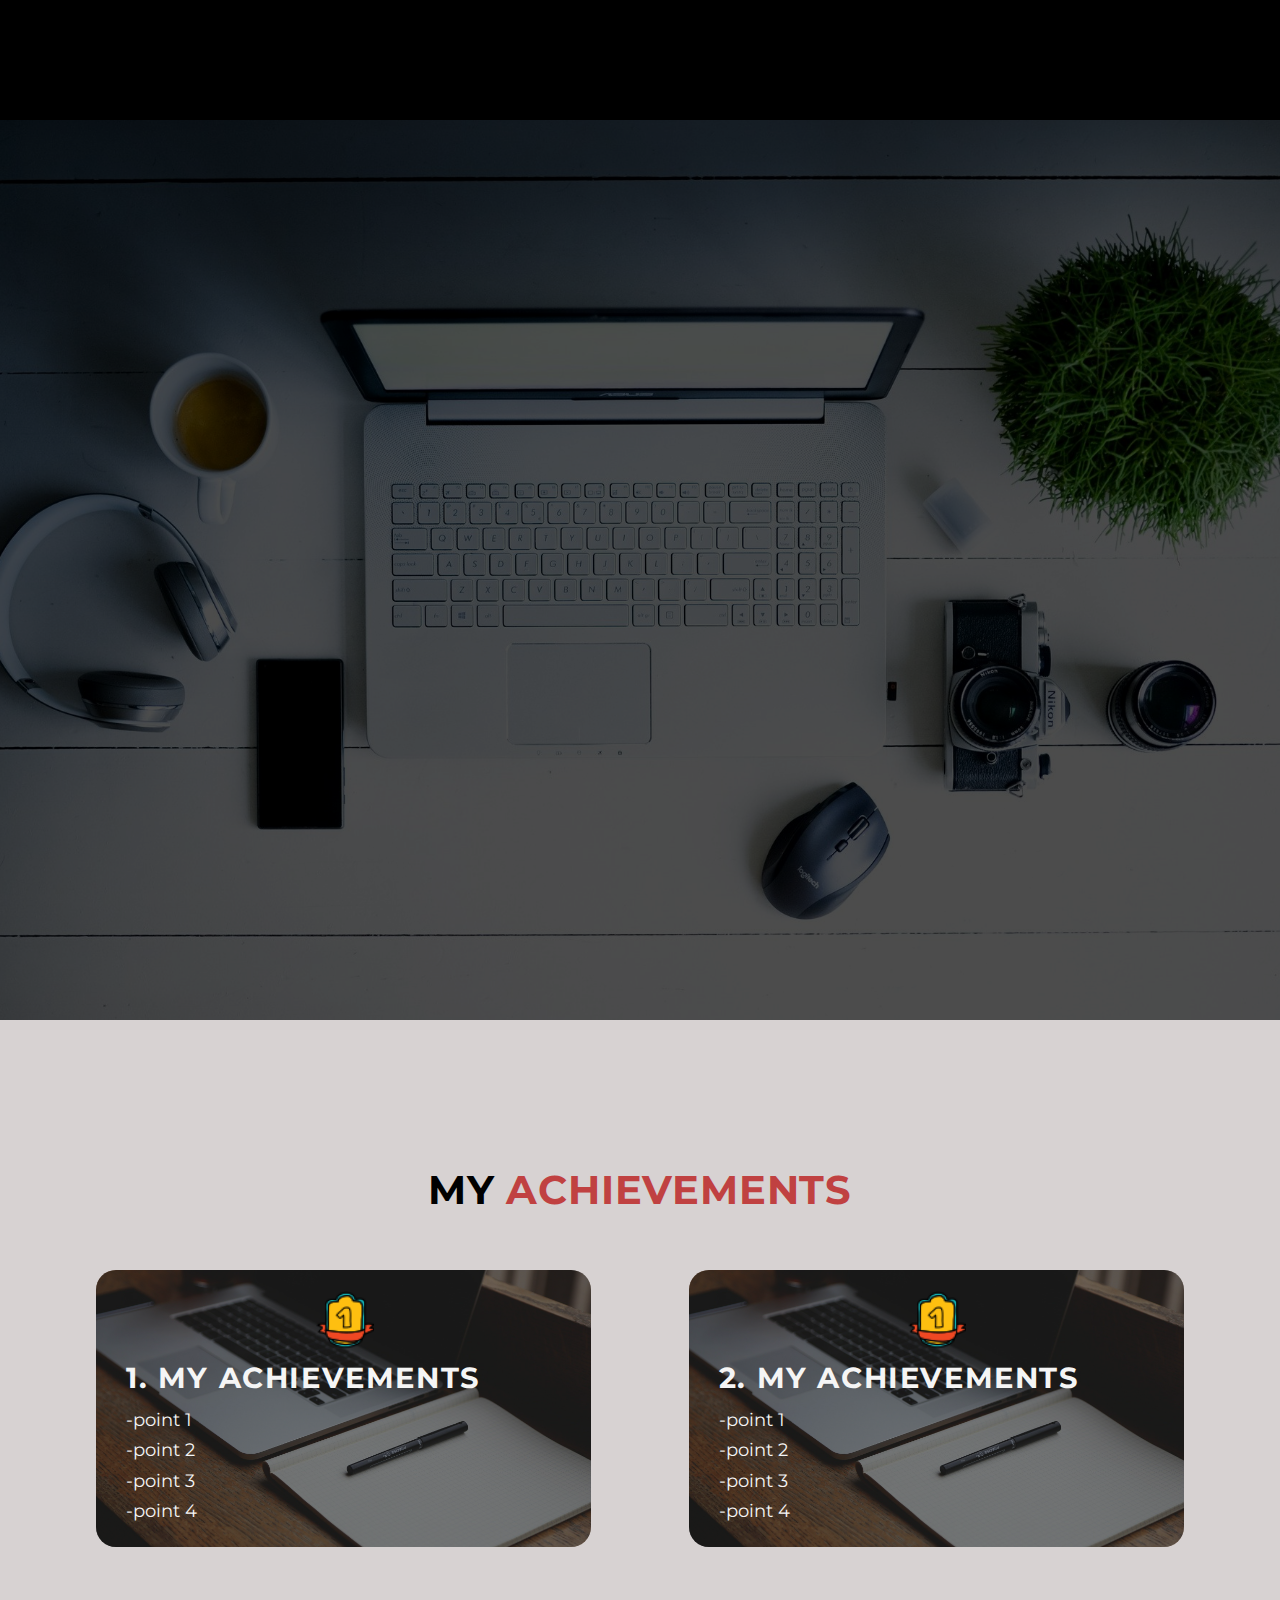
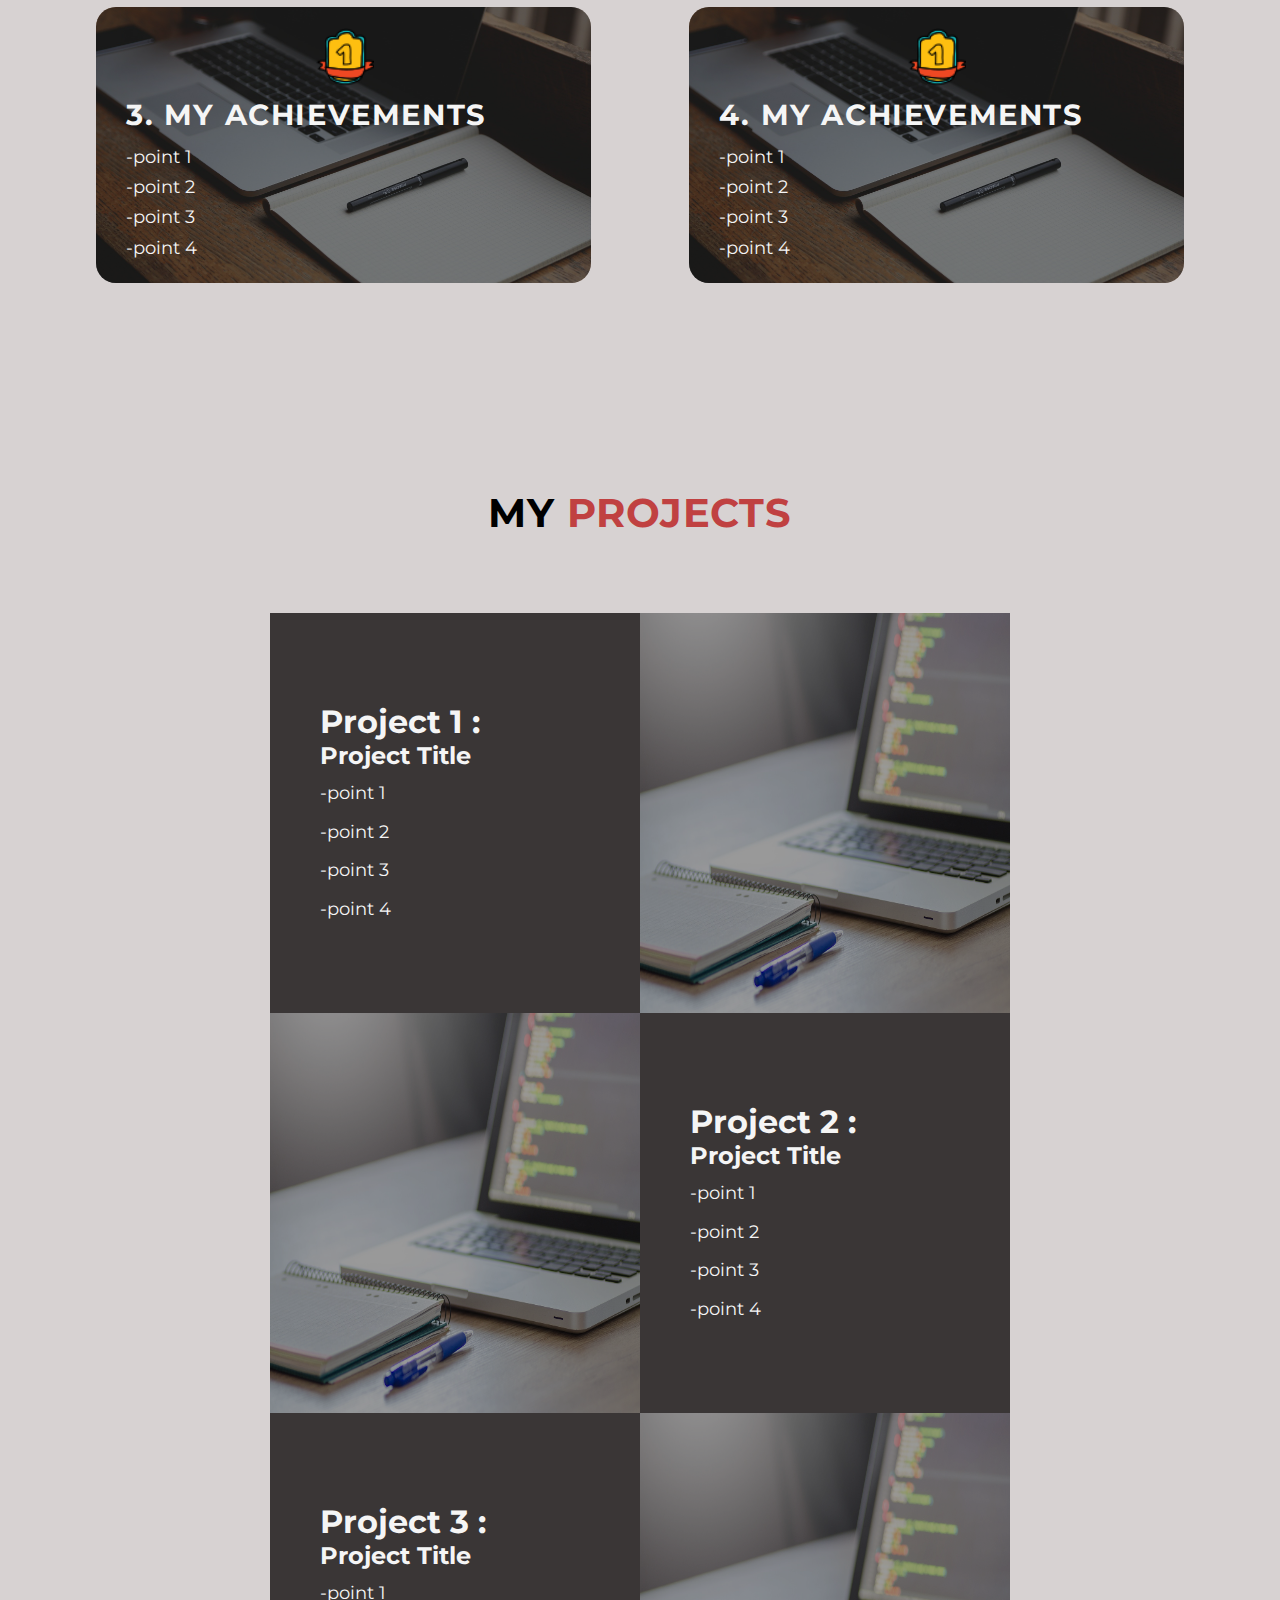
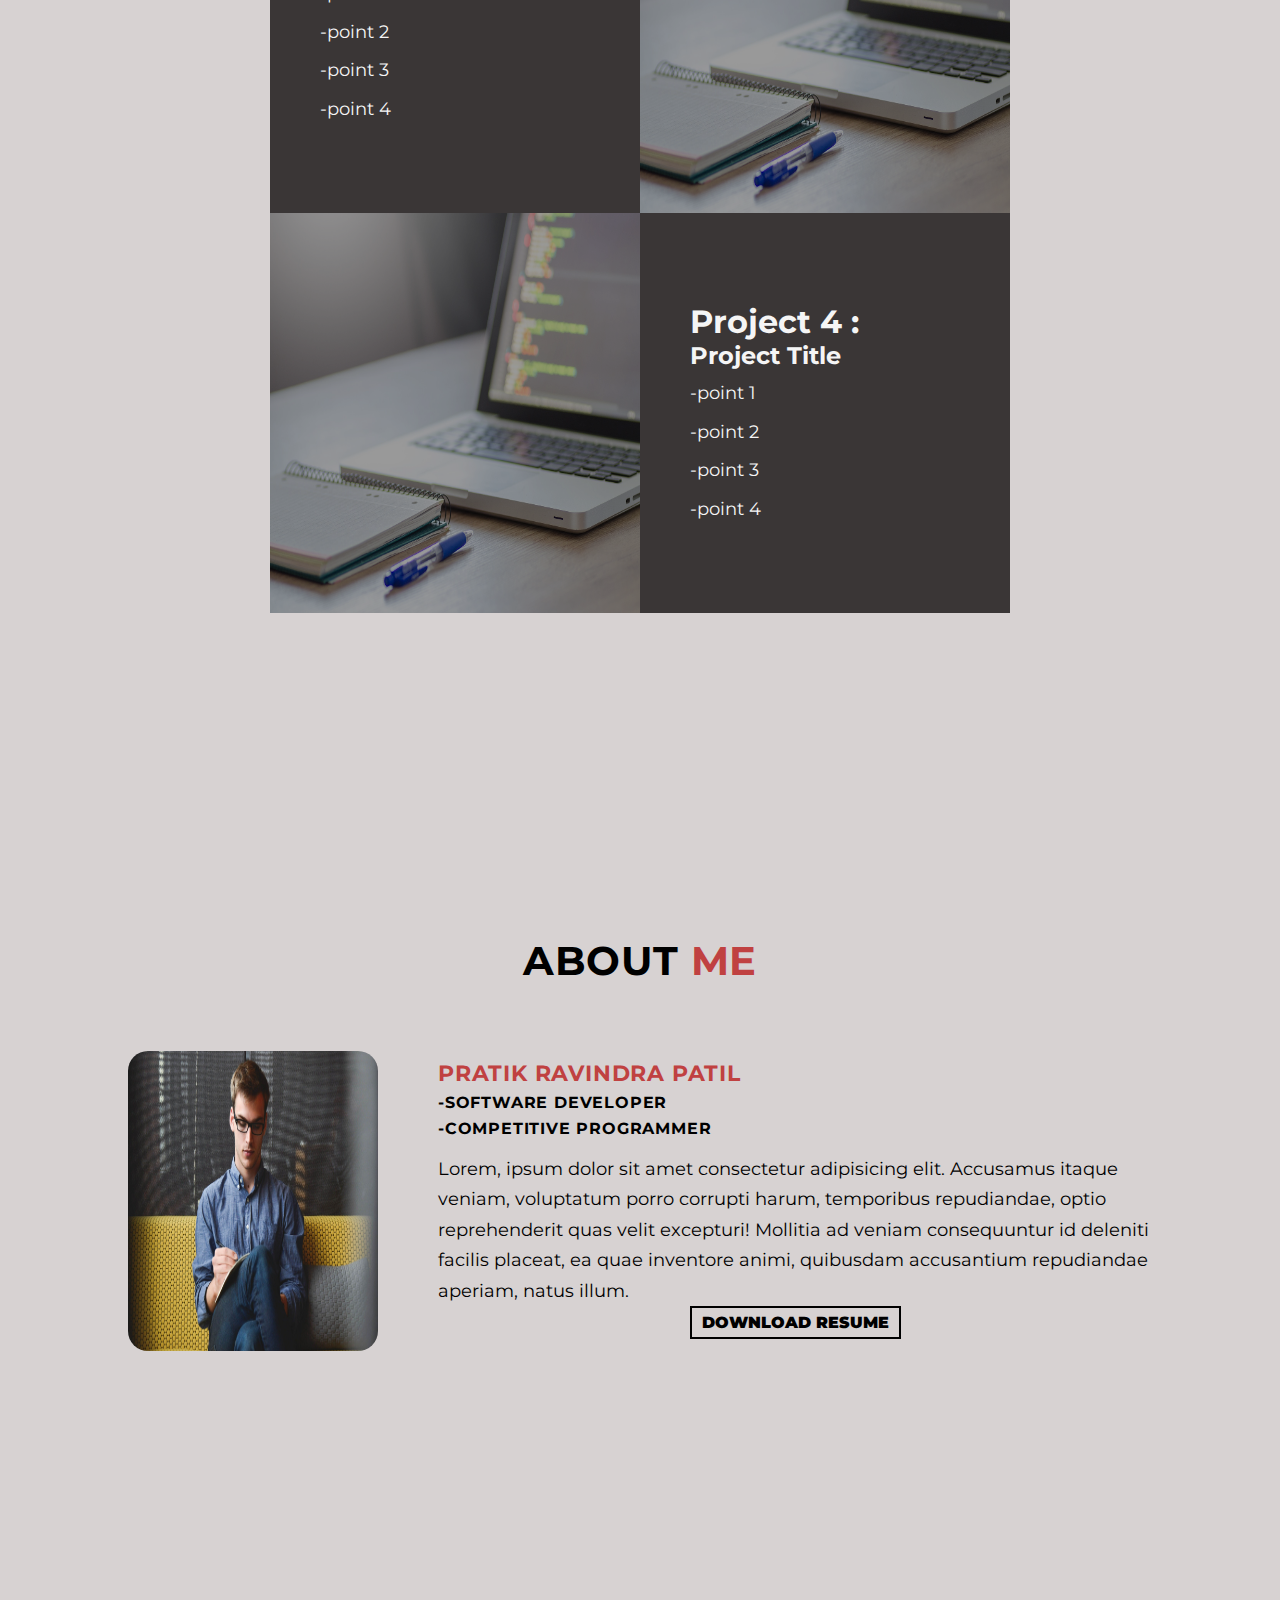
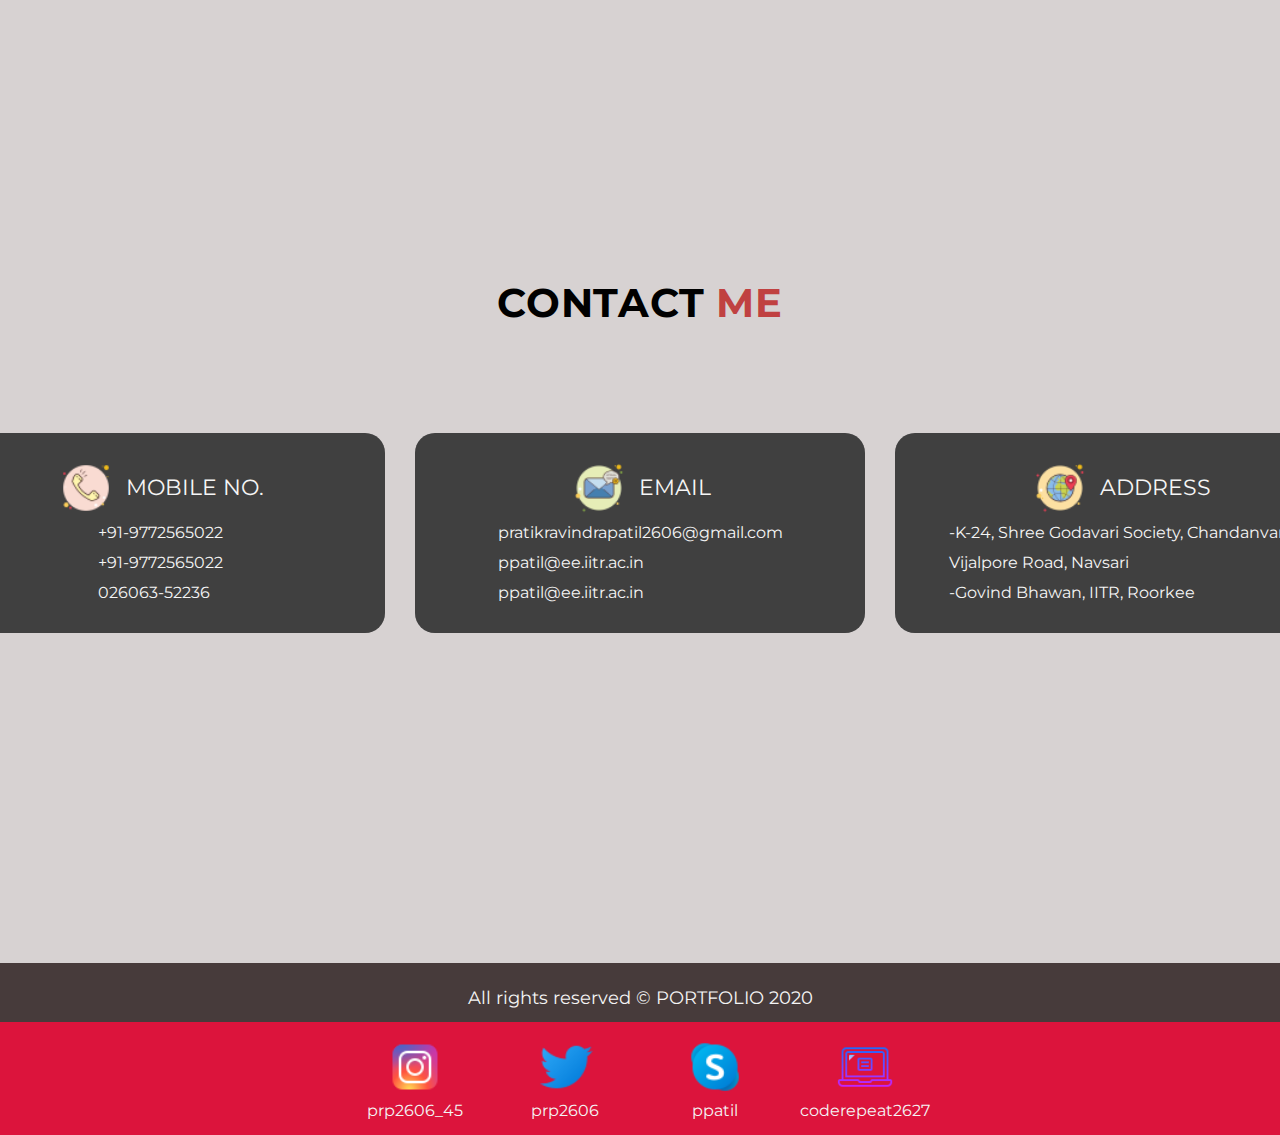
==== markup.html @ 02c235c7 "Initial commit" ====
<!DOCTYPE html>
<html lang="en">
  <head>
    <meta charset="UTF-8" />
    <meta name="viewport" content="width=device-width, initial-scale=1.0" />
    <title>Portfolio</title>
    <link rel="stylesheet" href="/Style Sheets/main.css" />
    <link
      href="https://fonts.googleapis.com/css2?family=Montserrat:wght@300&display=swap"
      rel="stylesheet"
    />
    <!-- font-family: 'Montserrat', sans-serif; -->
  </head>

  <body>
    <!-- Header -->
    <section id="nav">
      <div class="myself">
        <p class="title"><span>P</span>RATIK <span>P</span>ATIL</p>
      </div>
      <nav class="navbar">
        <ul>
          <li class="navitem"><a href="#contact">CONTACT</a></li>
          <li class="navitem"><a href="#abtme">ABOUT</a></li>
          <li class="navitem"><a href="#prjcts">PROJECTS</a></li>
          <li class="navitem"><a href="#achvmnts">ACHIEVEMENTS</a></li>
          <li class="navitem"><a href="#intro">HOME</a></li>
        </ul>
      </nav>
    </section>
    <!-- End Header -->

    <!-- Intro section -->
    <section id="intro">
      <div class="introcontent">
        <h3 class="introitem">HELLO! <span></span></h3>
        <h3 class="introitem">MY NAME IS <span></span></h3>
        <h3 class="introitem">PRATIK <span class="name"></span></h3>
        <section class="introitem container">
          <p>
            Lorem ipsum dolor sit, amet consectetur adipisicing elit. At
            assumenda suscipit laboriosam beatae perferendis hic molestiae,
            saepe dolor, excepturi fugiat consequatur! Facere laudantium dolores
            perferendis atque esse, earum odio quidem vero dignissimos itaque.
            Eligendi fugit molestiae debitis, officiis in reiciendis. Ipsa vitae
            optio sapiente nesciunt at minima aliquam voluptates ab.
          </p>
        </section>
        <button class="btn">
          <a
            href="https://drive.google.com/file/d/1RBbVxtTHyvcu-UuHutp3O015yCzGFexl/view"
            target="_blank"
            >PORTFOLIO</a
          >
        </button>
      </div>
    </section>
    <!-- End Intro section -->

    <!-- My Achievements -->
    <section id="achvmnts">
      <h2 class="title">MY <span>ACHIEVEMENTS</span></h2>
      <section class="achvmnts">
        <div class="up">
          <div class="allmine">
            <img src="/Images/achievementsIcon2.png" alt="My Achievements" />
            <h3>1. MY ACHIEVEMENTS</h3>
            <p>-point 1</p>
            <p>-point 2</p>
            <p>-point 3</p>
            <p>-point 4</p>
          </div>
          <div class="allmine">
            <img src="/Images/achievementsIcon2.png" alt="My Achievements" />
            <h3>2. MY ACHIEVEMENTS</h3>
            <p>-point 1</p>
            <p>-point 2</p>
            <p>-point 3</p>
            <p>-point 4</p>
          </div>
        </div>
        <div class="down">
          <div class="allmine">
            <img src="/Images/achievementsIcon2.png" alt="My Achievements" />
            <h3>3. MY ACHIEVEMENTS</h3>
            <p>-point 1</p>
            <p>-point 2</p>
            <p>-point 3</p>
            <p>-point 4</p>
          </div>
          <div class="allmine">
            <img src="/Images/achievementsIcon2.png" alt="My Achievements" />
            <h3>4. MY ACHIEVEMENTS</h3>
            <p>-point 1</p>
            <p>-point 2</p>
            <p>-point 3</p>
            <p>-point 4</p>
          </div>
        </div>
      </section>
    </section>
    <!-- End My Achievements -->

    <!-- My Projects -->
    <section id="prjcts">
      <h2 class="title">MY <span>PROJECTS</span></h2>
      <section class="prjcts">
        <div class="prjctitem">
          <div class="projectinfo">
            <div class="infocontent">
              <h3>Project 1 :</h3>
              <h4>Project Title</h4>
              <p>-point 1</p>
              <p>-point 2</p>
              <p>-point 3</p>
              <p>-point 4</p>
            </div>
          </div>
          <div class="projecteffect">
            <img src="/Images/projectbg2.jpg" alt="This is my project!" />
          </div>
        </div>
        <div class="prjctitem">
          <div class="projectinfo">
            <div class="infocontent">
              <h3>Project 2 :</h3>
              <h4>Project Title</h4>
              <p>-point 1</p>
              <p>-point 2</p>
              <p>-point 3</p>
              <p>-point 4</p>
            </div>
          </div>
          <div class="projecteffect">
            <img src="/Images/projectbg2.jpg" alt="This is my project!" />
          </div>
        </div>
        <div class="prjctitem">
          <div class="projectinfo">
            <div class="infocontent">
              <h3>Project 3 :</h3>
              <h4>Project Title</h4>
              <p>-point 1</p>
              <p>-point 2</p>
              <p>-point 3</p>
              <p>-point 4</p>
            </div>
          </div>
          <div class="projecteffect">
            <img src="/Images/projectbg2.jpg" alt="This is my project!" />
          </div>
        </div>
        <div class="prjctitem">
          <div class="projectinfo">
            <div class="infocontent">
              <h3>Project 4 :</h3>
              <h4>Project Title</h4>
              <p>-point 1</p>
              <p>-point 2</p>
              <p>-point 3</p>
              <p>-point 4</p>
            </div>
          </div>
          <div class="projecteffect">
            <img src="/Images/projectbg2.jpg" alt="This is my project!" />
          </div>
        </div>
      </section>
    </section>
    <!-- End My Projects -->

    <!-- About Me -->
    <section id="abtme">
      <h2 class="title">ABOUT <span>ME</span></h2>
      <div class="abtme">
        <div class="mypic">
          <img src="/Images/myself.jpg" alt="" />
        </div>
        <div class="right">
          <div class="myself">
            <h3 class="title"><span>PRATIK RAVINDRA PATIL</span></h3>
            <h3 class="title">
              <p>-SOFTWARE DEVELOPER</p>
            </h3>
            <h3 class="title">
              <p>-COMPETITIVE PROGRAMMER</p>
            </h3>
            <p class="brief">
              Lorem, ipsum dolor sit amet consectetur adipisicing elit.
              Accusamus itaque veniam, voluptatum porro corrupti harum,
              temporibus repudiandae, optio reprehenderit quas velit excepturi!
              Mollitia ad veniam consequuntur id deleniti facilis placeat, ea
              quae inventore animi, quibusdam accusantium repudiandae aperiam,
              natus illum.
            </p>
          </div>
          <button class="btn">DOWNLOAD RESUME</button>
        </div>
      </div>
    </section>
    <!-- End About Me -->

    <!-- Contact Me -->
    <section id="contact">
      <h2 class="title">CONTACT <span>ME</span></h2>
      <div class="contactcontainer">
        <div class="contact">
          <div class="icon">
            <img src="/Images/mobileicon.png" alt="Mobile" />
            <p>Mobile No.</p>
          </div>
          <div class="info">
            <p>+91-9772565022</p>
            <p>+91-9772565022</p>
            <p>026063-52236</p>
          </div>
        </div>
        <div class="contact">
          <div class="icon">
            <img src="/Images/emailicon.png" alt="Email" />
            <p>Email</p>
          </div>
          <div class="info">
            <p>pratikravindrapatil2606@gmail.com</p>
            <p>ppatil@ee.iitr.ac.in</p>
            <p>ppatil@ee.iitr.ac.in</p>
          </div>
        </div>
        <div class="contact">
          <div class="icon">
            <img src="/Images/Adressicon2.png" alt="Adress" />
            <p>Address</p>
          </div>
          <div class="info">
            <p>-K-24, Shree Godavari Society, Chandanvan,</p>
            <p>Vijalpore Road, Navsari</p>
            <p>-Govind Bhawan, IITR, Roorkee</p>
          </div>
        </div>
      </div>
    </section>
    <!-- End Contact Me -->

    <!-- Footer  -->
    <footer id="foot">
      <div class="foot">
        <p class="cpy">All rights reserved &copy; PORTFOLIO 2020</p>
        <div class="socialmedia">
          <div class="insta">
            <a href="https://www.instagram.com/" target="_blank"
              ><img src="/Images/instaicon.png" alt="Instagram"
            /></a>
            <a href="https://www.instagram.com/" target="_blank">prp2606_45</a>
          </div>
          <div class="twitter">
            <a href="https://www.twitter.com/" target="_blank"
              ><img src="/Images/twittericon.png" alt="Twitter"
            /></a>
            <a href="https://www.twitter.com/" target="_blank">prp2606</a>
          </div>
          <div class="skype">
            <a href="https://www.skype.com/" target="_blank"
              ><img src="/Images/skypeicon.png" alt="Skype"
            /></a>
            <a href="https://www.skype.com/" target="_blank">ppatil</a>
          </div>
          <div class="coding">
            <a href="https://www.wikipedia.com/" target="_blank"
              ><img src="/Images/codingicon.png" alt="Coding"
            /></a>
            <a href="https://www.wikipedia.com/" target="_blank"
              >coderepeat2627</a
            >
          </div>
        </div>
      </div>
    </footer>
    <!-- End Footer  -->
  </body>
</html>
---- Style Sheets/main.css ----
/* Overall page CSS */
*{
    margin: 0;
    padding: 0;
    font-family: 'Montserrat', sans-serif;
}

html{
    scroll-behavior: smooth;
}

body{
    background-color: #d7d2d2;
}

p{
    line-height: 1.9rem;
    font-size: 1.1rem;
    /* text-align: justify; */
}

.title{
    font-size: 2.5rem;
    line-height: 2.5rem;
    letter-spacing: 0.05rem;
}

.title span{
    color: rgb(192, 65, 65);
}

/* .container{
    display: flex;
    justify-content: center;
    align-items: center;
    box-sizing: border-box;
} */

/* Header section */
#nav{
    z-index: 6;
    background-color: black;
    display: flex;
    justify-content: flex-start;
    align-items: center;
    padding: 20px 30px;
    position: sticky;
    top: 0;
    left: 0;
}

#nav .myself p{
    min-width: 200px;
    color: transparent;
    animation: navanm 0.8s ease 3.4s 1 forwards;
    /* font-size: 1.6rem; */
}

#nav .myself p span{
    animation: navanm1 0.8s ease 3.4s 1 forwards;
    color: transparent;
}

#nav .navbar{
    width: 80%;
}

#nav .navbar ul{
    display: flex;
    flex-direction: row-reverse;
    justify-content: flex-start;
    align-items: center;
    width: 100%;
}

#nav .navbar ul li{
    display: inline;
    list-style: none;
    margin: 0px 10px;
    padding: 10px 40px;
    border-radius: 15px;
    transition: all 0.8s ease 0s;
}

#nav .navbar ul li a{
    animation: navanm 0.8s ease 3.4s 1 forwards;
    text-decoration: none;
    color: transparent;
    font-size: 1.3rem;
}

#nav .navbar ul li:hover{
    background-color: rgb(211, 102, 102);
    cursor: pointer;
}

/* End Header section */

/* Intro section */
#intro{
    display: flex;
    justify-content: center;
    align-items: center;
    width: 100%;
    height: 100vh;
    background: url('../Images/bg2.jpg') no-repeat top center/cover;
    z-index: 1;
    position: relative;
    /* flex-direction: column; */
}
#intro .introcontent{
    display: flex;
    justify-content: center;
    align-items: flex-start;
    flex-direction: column;
    max-width: 1300px;
    margin-left: 50px;
    margin-right: 50px;
    /* z-index: 1; */
}

#intro .introcontent h3{
    font-size: 2rem;
    line-height: 2.5rem;
    letter-spacing: 0.05rem;
    color: transparent;
    position: relative;
    animation: headingtxtanm 0.5s ease-in 1s 1 forwards;
    /* transition: all 1s ease-in 0s; */
    /* font-weight: 900; */
}

#intro .introcontent h3:nth-child(1){
    animation-delay: 1s;
}
#intro .introcontent h3:nth-child(2){
    animation-delay: 2s;
}
#intro .introcontent h3:nth-child(3){
    animation-delay: 3s;
    animation: headingnameanm 0.5s ease-in 3s 1 forwards;
    /* font-weight: 900; */
}

#intro .introcontent h3 span{
    position: absolute;
    top: 0;
    left: 0;
    height: 100%;
    width: 0;
    background-color: grey;
    animation: headinganm 0.5s ease-in 0.5s 1 forwards;
    /* transition: all 0.1s ease-in 0s; */
}

#intro .introcontent h3 .name{
    position: absolute;
    top: 0;
    left: 0;
    height: 100%;
    width: 0;
    background-color: crimson;
    animation: headinganm 0.5s ease-in 0.5s 1 forwards;
    /* transition: all 0.1s ease-in 0s; */
}

#intro .introcontent h3:nth-child(1) span{
    animation-delay: 0.5s;
}
#intro .introcontent h3:nth-child(2) span{
    animation-delay: 1.5s;
}
#intro .introcontent h3:nth-child(3) span{
    animation-delay: 2.5s;
}

#intro .introcontent p{
    margin-top: 15px;
    color: transparent;
    animation: intropara 0.8s ease 3.4s 1 forwards;
    /* letter-spacing: 0.1rem; */
}

#intro .introcontent .btn{
    margin-top: 15px;
    margin-left: 15px;
    padding: 5px 30px;
    font-weight: 900;
    font-size: 1.2rem;
    letter-spacing: 0.2rem;
    background-color: transparent;
    color: transparent;
    border-color: transparent;
    /* border-radius: 10px; */
    animation: introbtn 1s ease 3.4s 1 forwards;
}
#intro .introcontent .btn a{
    /* background-color: transparent; */
    color: transparent;
    text-decoration: none;
    animation: introbtn 1s ease 3.4s 1 forwards;
}

#intro .introcontent .btn:hover{
    background-color: rgb(0, 0, 0);
    color: white;
    cursor: pointer;
    transform: scale(1.1);
    transition: all 0.5s ease 0s;
}

#intro::after{
    content: "";
    background-color: black;
    position: absolute;
    top: 0;
    left: 0;
    width: 100%;
    height: 100%;
    z-index: -1;
    opacity: 0.7;
}

/* End Intro section */

/* My Achievements section */
#achvmnts{
    display: flex;
    justify-content: center;
    align-items: center;
    flex-direction: column;
    width: 100%;
    /* height: 100vh; */
    /* max-width: 85vw; */
    padding-top: 150px;
}

#achvmnts .achvmnts{
    width: 85vw;
    margin: 30px 0px;
    display: flex;
    flex-direction: column;
    /* flex-wrap: wrap; */
}

#achvmnts .achvmnts .up, #achvmnts .achvmnts .down{
    display: flex;
    flex-direction: row;
    width: 100%;
    justify-content: space-between;
    align-items: center;
} 

#achvmnts .achvmnts .allmine{
    /* flex-basis: 80%; */
    margin: 30px 0px;
    width: 40%;
    position: relative;
    background: url("../Images/bg1.jpg") no-repeat center center/cover;
    z-index: 1;
    padding: 20px 30px;
    color: whitesmoke;
    border-radius: 20px;
    overflow: hidden;
    transition: all 1s ease 0s;
}

#achvmnts .achvmnts .allmine:hover{
    transform: scale(1.2);
}

#achvmnts .achvmnts .allmine img{
    display: block;
    width: 60px;
    height: 60px;
    margin: auto;
    /* margin-bottom: 10px; */
}

#achvmnts .achvmnts .allmine h3{
    margin: 10px 0px;
    letter-spacing: 0.1rem;
    font-size: 1.8rem;
}

#achvmnts .achvmnts .allmine::after{
    content: "";
    background-color: black;
    position: absolute;
    top: 0;
    left: 0;
    width: 100%;
    height: 100%;
    z-index: -1;
    opacity: 0.5;
}
/* End My Achievements section */

/* My Projects section  */
#prjcts{
    display: flex;
    flex-direction: column;
    justify-content: center;
    align-items: center;
    width: 100%;
    padding-top: 150px;
}

#prjcts .prjcts{
    color: whitesmoke;
    display: flex;
    flex-direction: column;
    justify-content: center;
    align-items: center;
    /* width: 80vw; */
    margin-top: 80px;
}

#prjcts .prjcts .prjctitem:nth-child(odd){
    display: flex;
    flex-direction: row;
    justify-content: center;
    align-items: center;
    width: 90%;
    height: 400px;
    overflow: hidden;
    /* border-radius: 15px; */
    position: relative;
    z-index: 1;
}

#prjcts .prjcts .prjctitem:nth-child(even){
    display: flex;
    flex-direction: row-reverse;
    justify-content: center;
    align-items: center;
    width: 90%;
    height: 400px;
    overflow: hidden;
    /* border-radius: 15px; */
    position: relative;
    z-index: 1;
}

#prjcts .prjcts .prjctitem::after {
    content: "";
    background-color: black;
    position: absolute;
    top: 0;
    left: 0;
    width: 100%;
    height: 100%;
    z-index: 2;
    opacity: 0.4;
}

#prjcts .prjcts .prjctitem .projectinfo{
    height: 100%;
    width: 50%;
    background-color: #3a3636;
    padding: 0px 0px;
    z-index: 5;
}

#prjcts .prjcts .prjctitem .projectinfo .infocontent{
    display: flex;
    justify-content: center;
    align-items: flex-start;
    flex-direction: column;
    height: 100%;
    width: 100%;
    margin-left: 50px;
}

#prjcts .prjcts .prjctitem .projectinfo .infocontent h3{
    font-size: 2rem;
    display: inline;
    /* margin-bottom: 15px; */
}

#prjcts .prjcts .prjctitem .projectinfo .infocontent h4{
    font-size: 1.5rem;
    display: inline;
    /* margin-left: 18px; */
}

#prjcts .prjcts .prjctitem .projectinfo .infocontent p{
    margin-top: 8px;
}

#prjcts .prjcts .prjctitem .projecteffect{
    width: 50%;
    height: 100%;
    overflow: hidden;
}

#prjcts .prjcts .prjctitem .projecteffect img{
    width: 100%;
    height: 100%;
    overflow: hidden;
}

#prjcts .prjcts .prjctitem .projecteffect img{
    z-index: 1;
    transition: transform 0.5s ease 0s;
}


#prjcts .prjcts .prjctitem:hover .projecteffect img{
    transform: scale(1.2);
}

/* End My Projects section  */

/* About me section */
#abtme{
    display: flex;
    justify-content: center;
    align-items: center;
    flex-direction: column;
    /* padding-top: 150px; */
    margin-top: 100px;
    height: 100vh;
    width: 100%;
}

#abtme .abtme{
    margin-top: 40px;
    width: 80%;
    display: flex;
    align-items: center;
    justify-content: center;
    flex-direction: row;
}

#abtme .abtme .mypic{
    margin: 30px 0px;
    border-radius: 20px;
}

#abtme .abtme .mypic img{
    height: 300px;
    width: 250px;
    border-radius: 20px;
    transition: all 0.5s ease 0s;
    /* box-shadow:) -10px 10px 25px 10px; */
}

#abtme .abtme:hover .mypic img{
    transform: scale(1.2);
    box-shadow:  rgb(172, 37, 64) -2px 2px 15px 5px;
}

#abtme .abtme .right{
    margin-left: 60px;
    height: 300px;
    display: flex;
    justify-content: flex-start;
    align-items: center;
    flex-direction: column;
}

#abtme .abtme .myself .brief{
    margin-top: 10px;
}

#abtme .abtme .right .myself h3{
    font-size: 1.4rem;
}

#abtme .abtme .right .myself h3 p{
    font-size: 1rem;
    margin-top: -5px;
}

#abtme .abtme button{
    color: rgb(0, 0, 0);
    border: 2px solid rgb(0, 0, 0);
    background-color: transparent;
    /* margin-top: 10px; */
    /* margin-left: 0px; */
    padding: 5px 10px;
    font-weight: 900;
    font-size: 1rem;
    transition: transform 0.5s ease
    0s;
}

#abtme .abtme button:hover{
    color: white;
    border-color: rgb(172, 37, 64);
    background-color: rgb(172, 37, 64);
    transform: scale(1.1);
}

/* End About me section */

/* Contact me section */
#contact{
    display: flex;
    justify-content: center;
    align-items: center;
    flex-direction: column;
    /* margin-top: 10px; */
    width: 100%;
    height: 100vh;
    /* padding-top: 150px; */
}

#contact .contactcontainer{
    display: flex;
    justify-content: center;
    align-items: center;
    flex-direction: row;
    margin-top: 100px;
}

#contact .contact{
    display: flex;
    justify-content: center;
    align-items: center;
    flex-direction: column;
    /* margin-top: 50px; */
    margin: 10px 15px;
    padding: 0px 0px;
    border-radius: 20px;
    height: 200px;
    width: 450px;
    color: whitesmoke;
    background-color: grey;
    position: relative;
    overflow: hidden;
    z-index: 1;
    transition: all 0.5s ease 0s;
}

#contact .contact p{
    font-size: 1rem;
}

#contact .contact::after{
    content: "";
    background-color: black;
    position: absolute;
    top: 0;
    left: 0;
    width: 100%;
    height: 100%;
    opacity: 0.5;
    z-index: -1;
}

#contact .contact .icon{
    display: flex;
    justify-content: center;
    align-items: center;
    text-transform: uppercase;
}

#contact .contact .icon p{
    margin-left: 10px;
    font-size: 1.4rem;
}

#contact .contact .icon img{
    width: 60px;
    height: 60px;
}

#contact .contact:hover{
    transform: scale(1.08);
    cursor: pointer;
    /* box-shadow: rgb(94, 75, 79) -5px 5px 10px 10px; */
}
/* End Contact me section */

/* Footer section */
#foot{
    margin-top: 50px;
    background-color: rgb(71, 59, 59);
    color: whitesmoke;
}
#foot .foot{
    display: flex;
    justify-content: center;
    align-items: center;
    flex-direction: column;
    width: 100%;
}

#foot .foot .cpy{
    margin-top: 20px;
    margin-bottom: 8px;
}

#foot .foot .socialmedia{
    display: flex;
    justify-content: center;
    align-items: center;
    width: 100%;
    padding: 15px 0px;
    background-color: crimson;
}

#foot .foot .socialmedia div{
    display: flex;
    justify-content: center;
    align-items: center;
    flex-direction: column;
    width: 150px;
    height: auto;
    transition: all 0.5s ease 0s;
}

#foot .foot .socialmedia div a img{
    width: 60px;
    height: 60px;
}

#foot .foot .socialmedia div a{
    text-decoration: none;
    color: whitesmoke;
}

#foot .foot .socialmedia div:hover{
    transform: scale(1.1);
    cursor: pointer;
    background-color: rgb(245, 70, 105);
    border-radius: 15px;
}

/* End Footer section */

/* Keyframes */

@keyframes navanm{
    100%{
        color: whitesmoke;
    }
}

@keyframes navanm1{
    100%{
        color: rgb(192, 65, 65);
    }
}


@keyframes headinganm{
    50%{
        left: 0%;
        width: 100%;
    }
    100%{
        left: 100%;
        width: 0%;
        
    }
}

@keyframes headingtxtanm{
    0%{
        color: transparent;
    }
    100%{
        color: whitesmoke;
    }
}

@keyframes headingnameanm{
    0%{
        color: transparent;
    }
    100%{
        color: red;
    }
}

@keyframes intropara{
    100%{
        color: whitesmoke;
    }
}

@keyframes introbtn{
    100%{
        color: whitesmoke;
        /* border: 2px solid white; */
    }
}

/* End Keyframes */
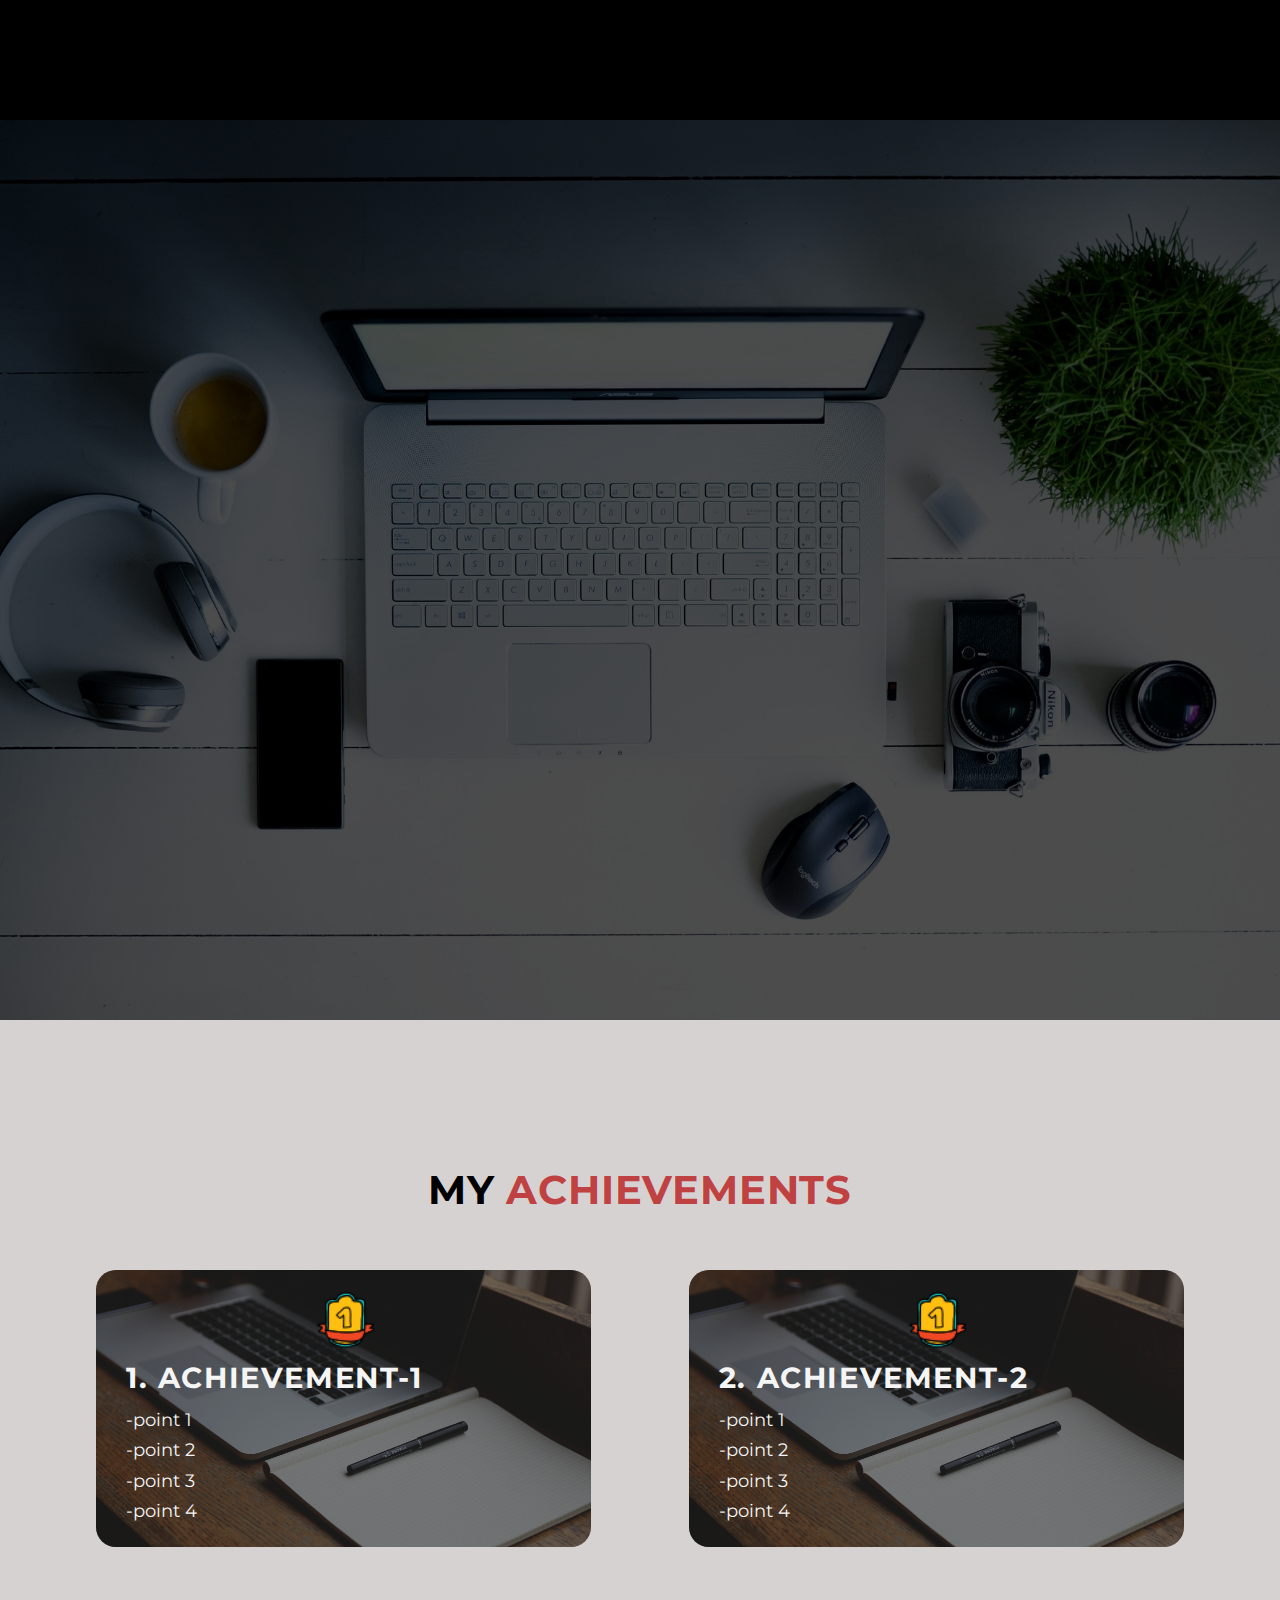
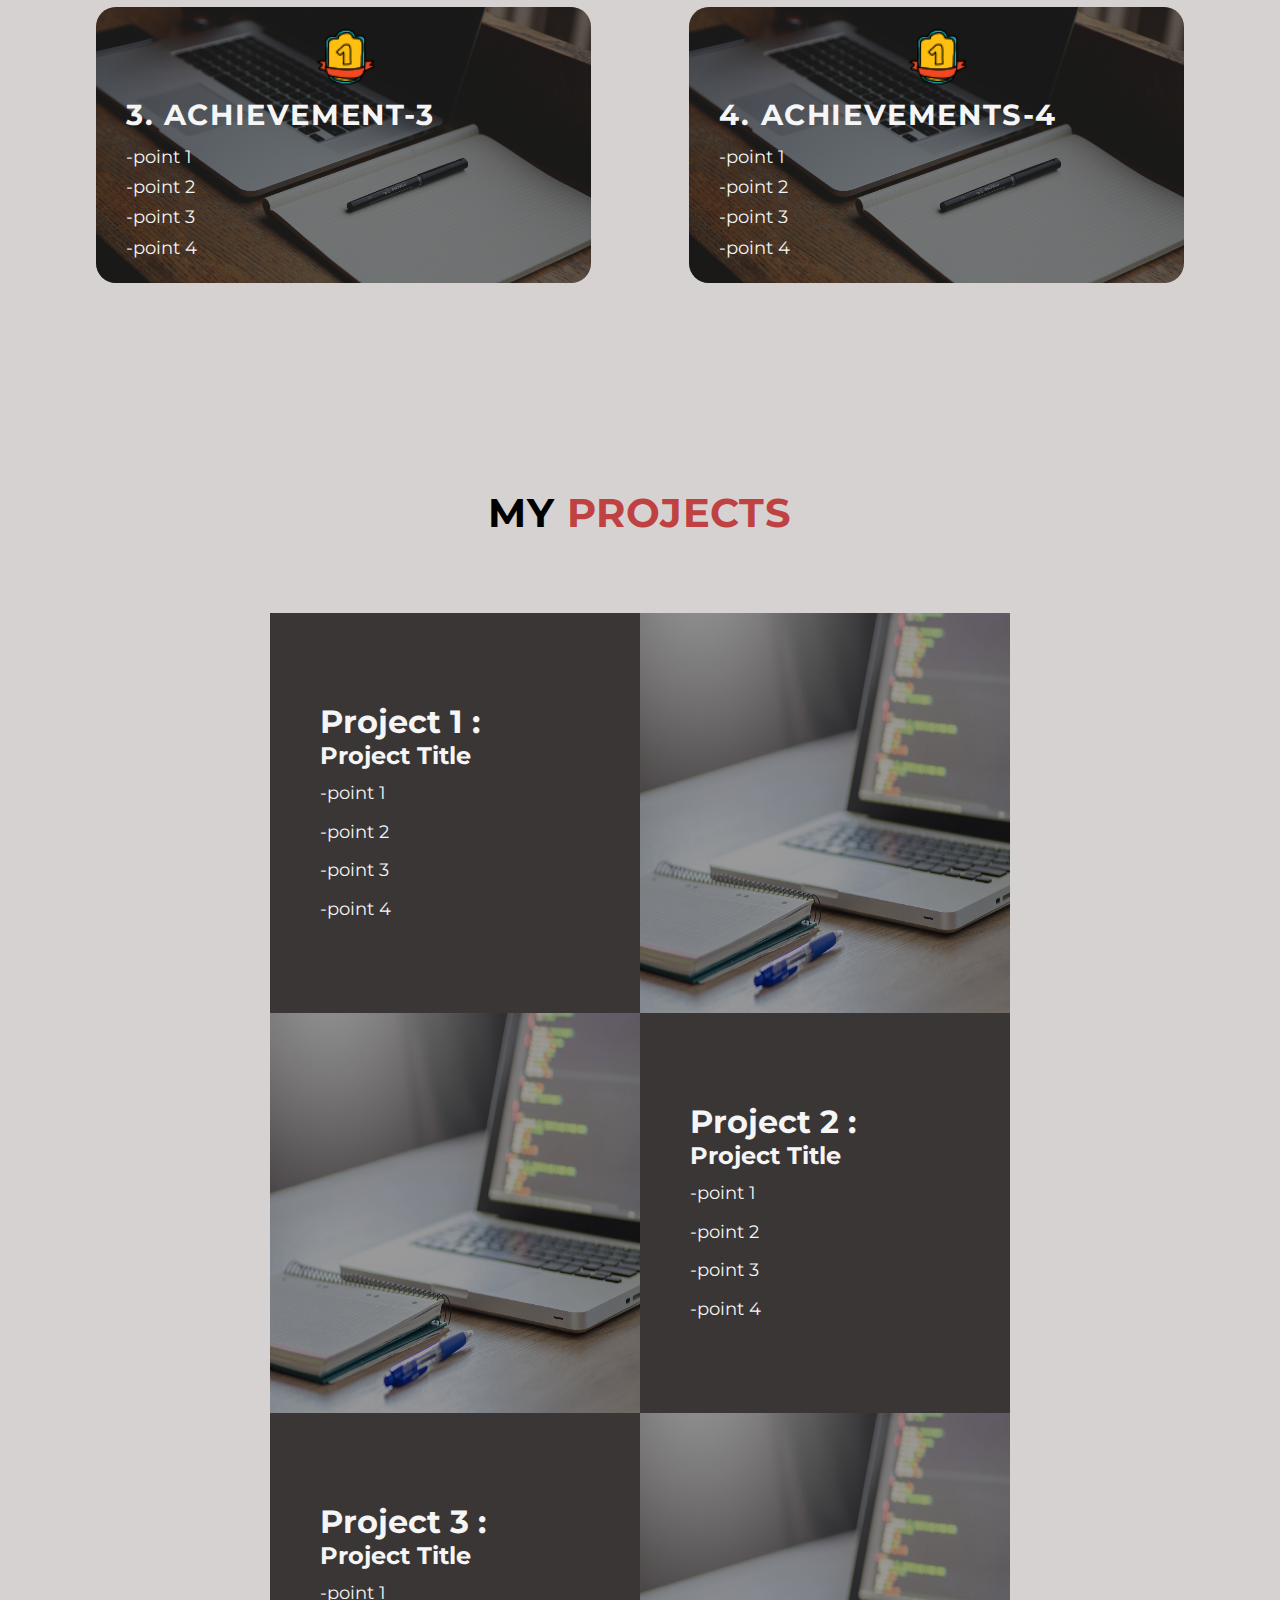
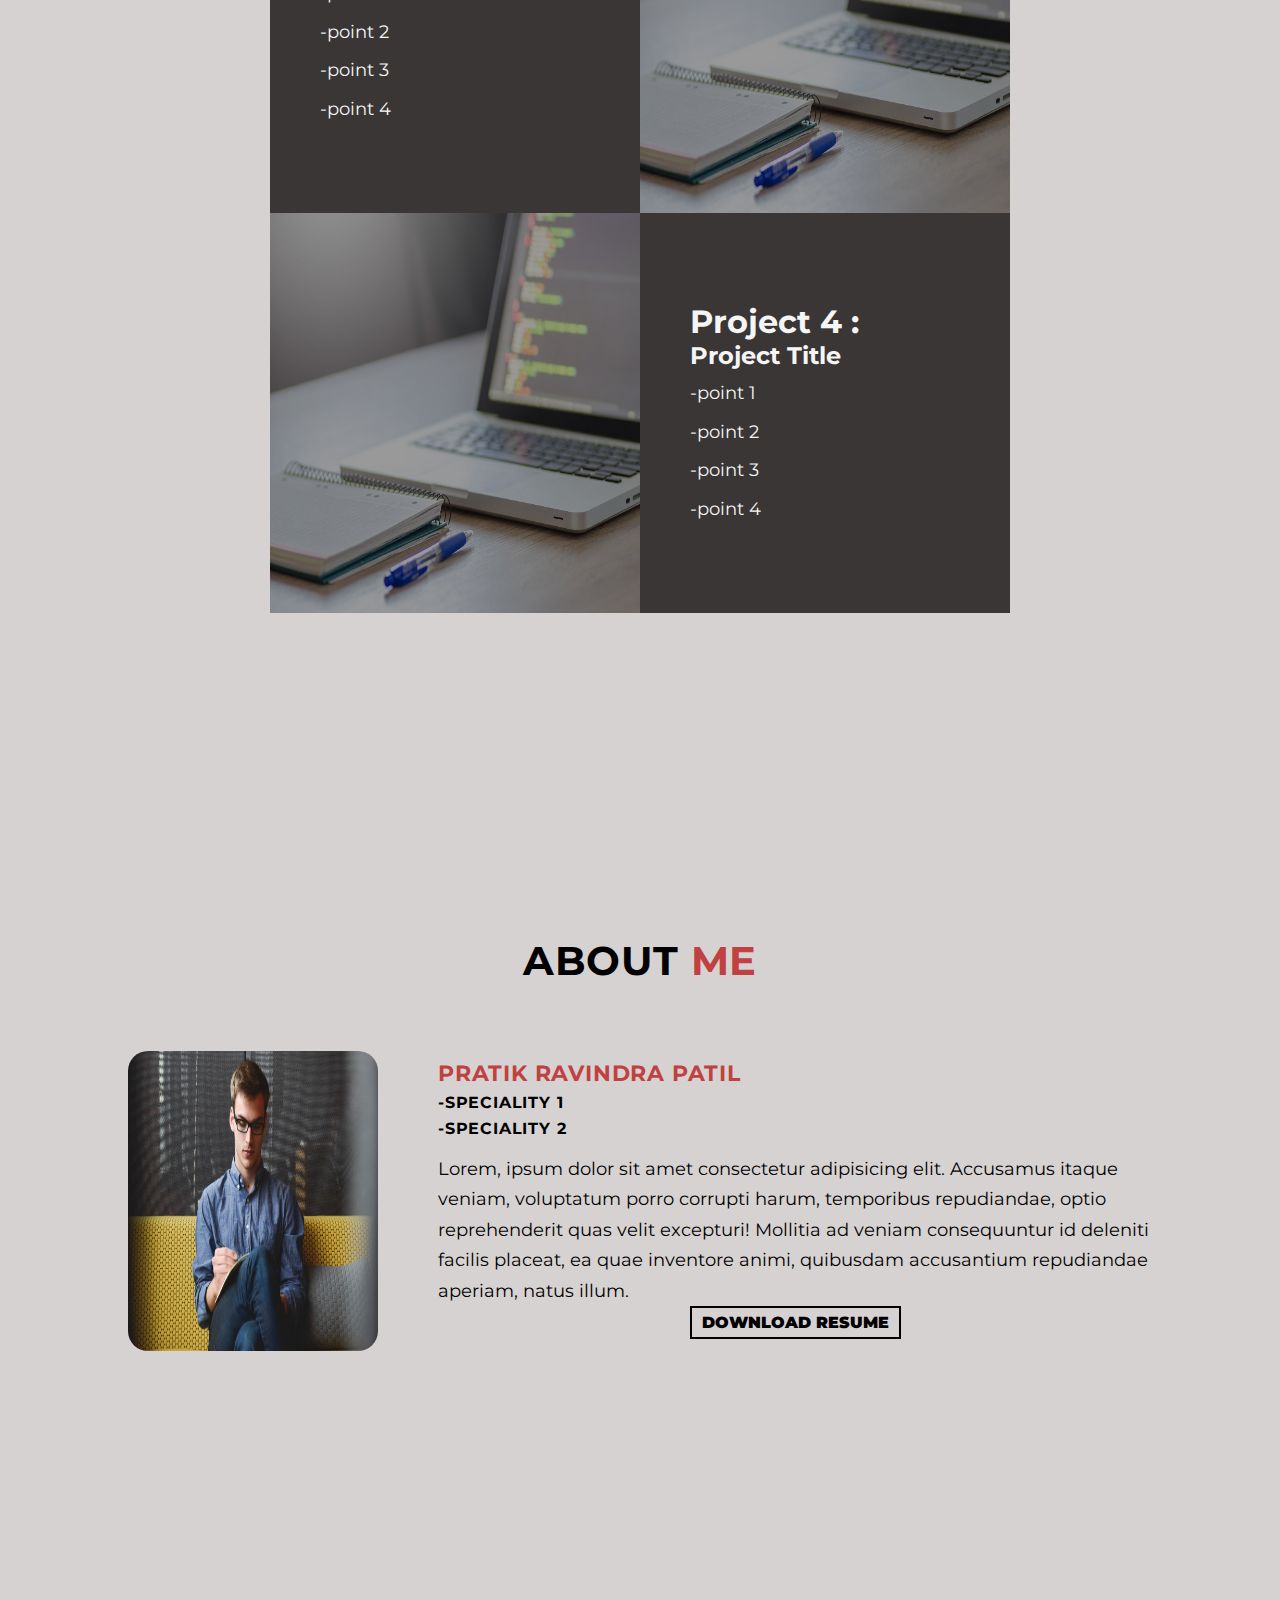
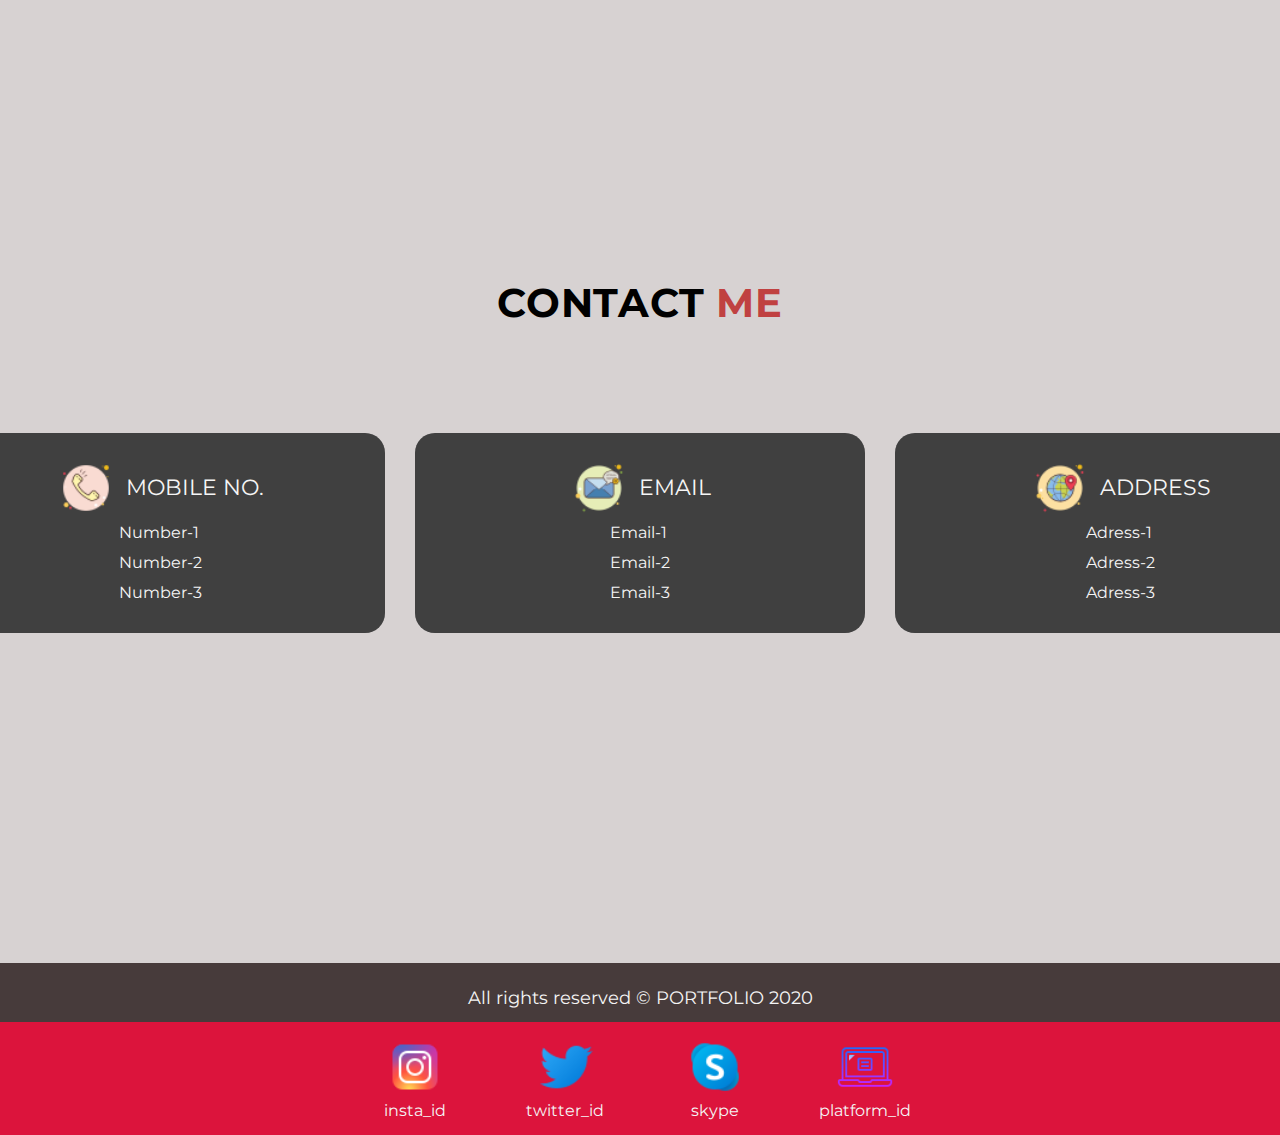
==== commit 16bf49e1: "Update markup.html" ====
--- a/markup.html
+++ b/markup.html
@@ -64,15 +64,15 @@
         <div class="up">
           <div class="allmine">
             <img src="/Images/achievementsIcon2.png" alt="My Achievements" />
-            <h3>1. MY ACHIEVEMENTS</h3>
-            <p>-point 1</p>
-            <p>-point 2</p>
-            <p>-point 3</p>
-            <p>-point 4</p>
-          </div>
-          <div class="allmine">
-            <img src="/Images/achievementsIcon2.png" alt="My Achievements" />
-            <h3>2. MY ACHIEVEMENTS</h3>
+            <h3>1. ACHIEVEMENT-1</h3>
+            <p>-point 1</p>
+            <p>-point 2</p>
+            <p>-point 3</p>
+            <p>-point 4</p>
+          </div>
+          <div class="allmine">
+            <img src="/Images/achievementsIcon2.png" alt="My Achievements" />
+            <h3>2. ACHIEVEMENT-2</h3>
             <p>-point 1</p>
             <p>-point 2</p>
             <p>-point 3</p>
@@ -82,15 +82,15 @@
         <div class="down">
           <div class="allmine">
             <img src="/Images/achievementsIcon2.png" alt="My Achievements" />
-            <h3>3. MY ACHIEVEMENTS</h3>
-            <p>-point 1</p>
-            <p>-point 2</p>
-            <p>-point 3</p>
-            <p>-point 4</p>
-          </div>
-          <div class="allmine">
-            <img src="/Images/achievementsIcon2.png" alt="My Achievements" />
-            <h3>4. MY ACHIEVEMENTS</h3>
+            <h3>3. ACHIEVEMENT-3</h3>
+            <p>-point 1</p>
+            <p>-point 2</p>
+            <p>-point 3</p>
+            <p>-point 4</p>
+          </div>
+          <div class="allmine">
+            <img src="/Images/achievementsIcon2.png" alt="My Achievements" />
+            <h3>4. ACHIEVEMENTS-4</h3>
             <p>-point 1</p>
             <p>-point 2</p>
             <p>-point 3</p>
@@ -180,10 +180,10 @@
           <div class="myself">
             <h3 class="title"><span>PRATIK RAVINDRA PATIL</span></h3>
             <h3 class="title">
-              <p>-SOFTWARE DEVELOPER</p>
+              <p>-SPECIALITY 1</p>
             </h3>
             <h3 class="title">
-              <p>-COMPETITIVE PROGRAMMER</p>
+              <p>-SPECIALITY 2</p>
             </h3>
             <p class="brief">
               Lorem, ipsum dolor sit amet consectetur adipisicing elit.
@@ -210,9 +210,9 @@
             <p>Mobile No.</p>
           </div>
           <div class="info">
-            <p>+91-9772565022</p>
-            <p>+91-9772565022</p>
-            <p>026063-52236</p>
+            <p>Number-1</p>
+            <p>Number-2</p>
+            <p>Number-3</p>
           </div>
         </div>
         <div class="contact">
@@ -221,9 +221,9 @@
             <p>Email</p>
           </div>
           <div class="info">
-            <p>pratikravindrapatil2606@gmail.com</p>
-            <p>ppatil@ee.iitr.ac.in</p>
-            <p>ppatil@ee.iitr.ac.in</p>
+            <p>Email-1</p>
+            <p>Email-2</p>
+            <p>Email-3</p>
           </div>
         </div>
         <div class="contact">
@@ -232,9 +232,9 @@
             <p>Address</p>
           </div>
           <div class="info">
-            <p>-K-24, Shree Godavari Society, Chandanvan,</p>
-            <p>Vijalpore Road, Navsari</p>
-            <p>-Govind Bhawan, IITR, Roorkee</p>
+            <p>Adress-1</p>
+            <p>Adress-2</p>
+            <p>Adress-3</p>
           </div>
         </div>
       </div>
@@ -250,26 +250,26 @@
             <a href="https://www.instagram.com/" target="_blank"
               ><img src="/Images/instaicon.png" alt="Instagram"
             /></a>
-            <a href="https://www.instagram.com/" target="_blank">prp2606_45</a>
+            <a href="https://www.instagram.com/" target="_blank">insta_id</a>
           </div>
           <div class="twitter">
             <a href="https://www.twitter.com/" target="_blank"
               ><img src="/Images/twittericon.png" alt="Twitter"
             /></a>
-            <a href="https://www.twitter.com/" target="_blank">prp2606</a>
+            <a href="https://www.twitter.com/" target="_blank">twitter_id</a>
           </div>
           <div class="skype">
             <a href="https://www.skype.com/" target="_blank"
               ><img src="/Images/skypeicon.png" alt="Skype"
             /></a>
-            <a href="https://www.skype.com/" target="_blank">ppatil</a>
+            <a href="https://www.skype.com/" target="_blank">skype</a>
           </div>
           <div class="coding">
             <a href="https://www.wikipedia.com/" target="_blank"
               ><img src="/Images/codingicon.png" alt="Coding"
             /></a>
             <a href="https://www.wikipedia.com/" target="_blank"
-              >coderepeat2627</a
+              >platform_id</a
             >
           </div>
         </div>
